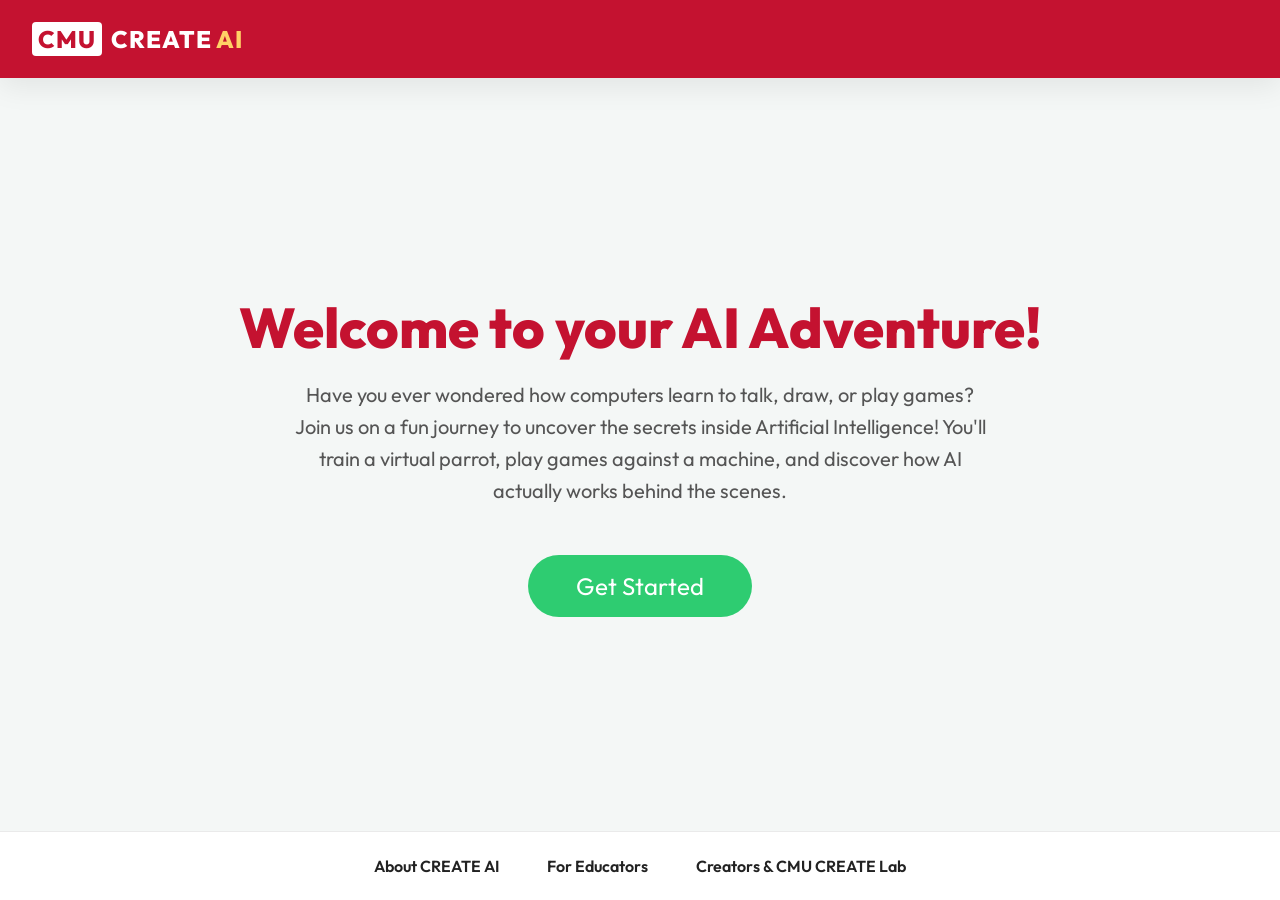
==== index.html @ 3992c71f "Initial commit" ====
<!DOCTYPE html>
<html lang="en">
<head>
    <meta charset="UTF-8">
    <meta name="viewport" content="width=device-width, initial-scale=1.0">
    <title>CMU CREATE AI - Learn AI Concepts</title>
    <link href="https://fonts.googleapis.com/css2?family=Outfit:wght@400;600;800&display=swap" rel="stylesheet">
    <link rel="stylesheet" href="style.css">
</head>
<body>
    <header>
        <a href="index.html" style="text-decoration: none; color: inherit;">
            <div class="logo">
                <span class="cmu">CMU</span> CREATE <span class="ai">AI</span>
            </div>
        </a>
    </header>

    <div class="app-container" style="flex-direction: column; padding: 6rem 2rem; align-items: center; text-align: center; flex: 1; justify-content: center;">
        <h1 style="color: var(--cmu-red); font-size: 3.5rem; margin-bottom: 1rem; font-weight: 800;">Welcome to your AI Adventure!</h1>
        <p style="max-width: 700px; font-size: 1.25rem; color: #555; margin-bottom: 3rem; line-height: 1.6;">
            Have you ever wondered how computers learn to talk, draw, or play games? Join us on a fun journey to uncover the secrets inside Artificial Intelligence! You'll train a virtual parrot, play games against a machine, and discover how AI actually works behind the scenes.
        </p>
        <a href="activities.html" class="btn-primary" style="color: white; font-size: 1.5rem; padding: 1rem 3rem; text-decoration: none; border-radius: 50px; display: inline-block;">Get Started</a>
    </div>

    <footer class="app-footer" style="background: white; padding: 1.5rem 2rem; border-top: 1px solid #EAEAEA; display: flex; justify-content: center; gap: 3rem; font-size: 1rem; margin-top: auto;">
        <a href="about.html" class="footer-link" style="color: var(--cmu-dark); text-decoration: none; font-weight: 600;">About CREATE AI</a>
        <a href="educators.html" class="footer-link" style="color: var(--cmu-dark); text-decoration: none; font-weight: 600;">For Educators</a>
        <a href="creators.html" class="footer-link" style="color: var(--cmu-dark); text-decoration: none; font-weight: 600;">Creators & CMU CREATE Lab</a>
    </footer>
</body>
</html>
---- style.css ----
:root {
    --cmu-red: #C41230;
    --cmu-dark: #222222;
    --bg-color: #F4F7F6;
    --card-bg: #FFFFFF;
    --block-color: #4A90E2;
    --block-color-2: #F39C12;
    --block-color-3: #2ECC71;
    --drop-bg: #EAEAEA;
    --text-main: #333333;
    --font-family: 'Outfit', sans-serif;
    --radius: 12px;
    --shadow: 0 8px 30px rgba(0,0,0,0.08);
}

* {
    box-sizing: border-box;
    margin: 0;
    padding: 0;
}

body {
    font-family: var(--font-family);
    background-color: var(--bg-color);
    color: var(--text-main);
    display: flex;
    flex-direction: column;
    min-height: 100vh;
}

header {
    background-color: var(--cmu-red);
    color: white;
    padding: 1.5rem 2rem;
    display: flex;
    justify-content: space-between;
    align-items: center;
    box-shadow: var(--shadow);
    z-index: 10;
}

.logo {
    font-size: 1.5rem;
    font-weight: 800;
    letter-spacing: 1px;
}

.logo .cmu {
    background: white;
    color: var(--cmu-red);
    padding: 2px 6px;
    border-radius: 4px;
    margin-right: 4px;
}

.logo .ai {
    color: #FFD166;
}

.subtitle {
    font-weight: 600;
    opacity: 0.9;
}

.app-container {
    display: flex;
    flex: 1;
    max-width: 1200px;
    margin: 0 auto;
    width: 100%;
}

.sidebar {
    width: 250px;
    background: white;
    padding: 2rem 1rem;
    border-right: 1px solid #EAEAEA;
    box-shadow: 2px 0 10px rgba(0,0,0,0.02);
}

.sidebar h3 {
    font-size: 1.1rem;
    margin-bottom: 1rem;
    color: var(--cmu-dark);
    padding-left: 15px;
    text-transform: uppercase;
    letter-spacing: 1px;
}

.sidebar ul {
    list-style: none;
}

.sidebar li {
    padding: 12px 15px;
    margin-bottom: 10px;
    border-radius: 8px;
    cursor: pointer;
    font-weight: 600;
    color: #555;
    transition: all 0.2s;
}

.sidebar li:hover {
    background: var(--bg-color);
}

.sidebar li.active {
    background: #FFF0F2;
    color: var(--cmu-red);
    border-left: 4px solid var(--cmu-red);
}

main {
    flex: 1;
    padding: 2rem;
}

.lesson-view.hidden {
    display: none;
}

.lesson-intro {
    text-align: center;
    margin-bottom: 2rem;
}

.lesson-intro h2 {
    font-size: 2rem;
    color: var(--cmu-dark);
    margin-bottom: 0.5rem;
}

.lesson-intro p {
    font-size: 1.1rem;
    color: #555;
    max-width: 600px;
    margin: 0 auto;
}

.workspace {
    display: flex;
    flex-direction: column;
    gap: 2rem;
}

.sentence-area, .prediction-area {
    background: var(--card-bg);
    padding: 2rem;
    border-radius: var(--radius);
    box-shadow: var(--shadow);
}

h3 {
    margin-bottom: 1rem;
    color: var(--cmu-red);
    font-size: 1.2rem;
}

.sentence-track {
    display: flex;
    flex-wrap: wrap;
    gap: 10px;
    min-height: 80px;
    align-items: center;
    background: var(--bg-color);
    padding: 1rem;
    border-radius: var(--radius);
    border: 2px dashed #CCC;
}

.word-block {
    padding: 12px 20px;
    border-radius: 8px;
    font-weight: 600;
    font-size: 1.2rem;
    color: white;
    box-shadow: 0 4px 6px rgba(0,0,0,0.1);
    transition: transform 0.2s, box-shadow 0.2s;
    user-select: none;
}

.word-block.fixed {
    background-color: var(--cmu-dark);
}

.word-block.draggable {
    cursor: grab;
    background-color: var(--block-color);
    position: relative;
}
.word-block.draggable:nth-child(2n) { background-color: var(--block-color-2); }
.word-block.draggable:nth-child(3n) { background-color: var(--block-color-3); }

.word-block.draggable:active {
    cursor: grabbing;
    transform: scale(1.05);
    box-shadow: 0 8px 15px rgba(0,0,0,0.2);
}

.prob-badge {
    position: absolute;
    top: -10px;
    right: -10px;
    background: var(--cmu-red);
    color: white;
    font-size: 0.75rem;
    padding: 2px 6px;
    border-radius: 10px;
    font-weight: 800;
    box-shadow: 0 2px 4px rgba(0,0,0,0.2);
}

.drop-zone {
    padding: 12px 20px;
    border-radius: 8px;
    font-weight: 600;
    font-size: 1.2rem;
    color: #888;
    background-color: var(--drop-bg);
    border: 2px dashed #AAA;
    min-width: 150px;
    text-align: center;
    transition: all 0.3s;
}

.drop-zone.active {
    border-color: var(--cmu-red);
    background-color: #FFF0F2;
    color: var(--cmu-red);
}

.drop-zone.hover {
    background-color: #FFE0E5;
    transform: scale(1.05);
}

.word-palette {
    display: flex;
    gap: 15px;
    flex-wrap: wrap;
    min-height: 60px;
}

/* Image Comparison Styles */
.image-comparison {
    display: flex;
    gap: 2rem;
    justify-content: center;
    margin-top: 2rem;
}

.image-card {
    background: white;
    padding: 1rem;
    border-radius: var(--radius);
    box-shadow: var(--shadow);
    text-align: center;
    transition: transform 0.2s;
    width: 45%;
}

.image-card:hover {
    transform: translateY(-5px);
}

.image-card img {
    width: 100%;
    height: auto;
    border-radius: 8px;
    margin-bottom: 1rem;
    object-fit: cover;
    aspect-ratio: 1/1;
    border: 1px solid #EAEAEA;
}

.image-card .btn-select {
    width: 100%;
    background: var(--block-color);
}
.image-card .btn-select:hover {
    background: #357ABD;
}

.hidden {
    display: none !important;
}

.overlay {
    position: fixed;
    top: 0; left: 0; width: 100%; height: 100%;
    background: rgba(0,0,0,0.6);
    backdrop-filter: blur(4px);
    display: flex;
    justify-content: center;
    align-items: center;
    z-index: 100;
    opacity: 0;
    animation: fadeIn 0.4s forwards;
}

@keyframes fadeIn {
    to { opacity: 1; }
}

.modal {
    background: white;
    padding: 3rem;
    border-radius: 20px;
    max-width: 500px;
    text-align: center;
    box-shadow: 0 20px 40px rgba(0,0,0,0.2);
    transform: translateY(20px);
    animation: slideUp 0.4s forwards;
}

@keyframes slideUp {
    to { transform: translateY(0); }
}

.lesson-intro h2 {
    color: var(--cmu-red);
    margin-top: 0;
}

.splash-screen {
    display: flex;
    flex-direction: column;
    align-items: center;
    justify-content: center;
    text-align: center;
    height: 100%;
    min-height: 400px;
}

.splash-screen .lesson-intro {
    max-width: 600px;
    margin-bottom: 2rem;
}

.btn-start-lesson {
    font-size: 1.2rem;
    padding: 1rem 2rem;
    border-radius: 30px;
    box-shadow: 0 4px 15px rgba(160, 15, 37, 0.3);
}

.btn-start-lesson:hover {
    transform: translateY(-3px);
    box-shadow: 0 6px 20px rgba(160, 15, 37, 0.4);
}

.user-prompt {
    background-color: var(--block-color-2);
    color: white;
    padding: 1rem 1.5rem;
    border-radius: var(--radius);
    margin-bottom: 2rem;
    font-size: 1.2rem;
    box-shadow: 0 4px 6px rgba(0,0,0,0.1);
}

.modal h2 {
    color: var(--cmu-red);
    font-size: 2.5rem;
    margin-bottom: 1rem;
}

.final-sentence {
    font-size: 1.5rem;
    font-weight: 800;
    color: var(--cmu-dark);
    margin-bottom: 1.5rem;
    background: #F4F7F6;
    padding: 1rem;
    border-radius: 10px;
    border-left: 5px solid var(--block-color-2);
}

.modal p {
    font-size: 1.1rem;
    line-height: 1.6;
    margin-bottom: 2rem;
}

button {
    background: var(--cmu-red);
    color: white;
    border: none;
    padding: 12px 30px;
    font-size: 1.2rem;
    font-weight: 600;
    border-radius: 30px;
    cursor: pointer;
    transition: transform 0.2s, background 0.2s;
    font-family: var(--font-family);
}

button:hover {
    background: #A00F25;
    transform: translateY(-2px);
}

/* Lesson 3: Tic-Tac-Toe Styles */
.tictactoe-container {
    display: flex;
    flex-direction: column;
    gap: 3rem;
    align-items: center;
    justify-content: center;
    margin-top: 2rem;
}

.system-prompt-container {
    background: #f8f9fa;
    padding: 1.5rem;
    border-radius: 12px;
    border: 2px solid var(--border-color);
    width: 100%;
    max-width: 600px;
    display: flex;
    flex-direction: column;
    gap: 0.5rem;
}

.prompt-input-group {
    display: flex;
    gap: 0.5rem;
}

.prompt-input-group select {
    flex: 1;
    padding: 0.75rem;
    border: 2px solid var(--border-color);
    border-radius: 8px;
    font-size: 1rem;
    font-family: inherit;
    background-color: white;
    cursor: pointer;
}

.game-board-area {
    background: white;
    padding: 2rem;
    border-radius: var(--radius);
    box-shadow: var(--shadow);
    display: flex;
    flex-direction: column;
    align-items: center;
    gap: 1rem;
}

.ttt-grid {
    display: grid;
    grid-template-columns: repeat(3, 100px);
    grid-template-rows: repeat(3, 100px);
    gap: 5px;
    background: var(--cmu-dark);
    border: 5px solid var(--cmu-dark);
    border-radius: 8px;
}

.ttt-cell {
    background: white;
    display: flex;
    justify-content: center;
    align-items: center;
    font-size: 3rem;
    font-weight: 800;
    cursor: pointer;
    transition: background 0.2s;
    user-select: none;
}

.ttt-cell:hover {
    background: #F4F7F6;
}

.ttt-cell.preview {
    background: #FFF0F2;
    color: rgba(196, 18, 48, 0.5);
}

.ttt-cell.x {
    color: var(--cmu-red);
}

.ttt-cell.o {
    color: var(--block-color);
}

.ai-helper-area {
    background: white;
    padding: 2rem;
    border-radius: var(--radius);
    box-shadow: var(--shadow);
    width: 300px;
    display: flex;
    flex-direction: column;
    align-items: center;
    text-align: center;
}

.helper-avatar {
    font-size: 4rem;
    margin-bottom: 1rem;
}

.helper-bubble {
    background: var(--bg-color);
    padding: 1rem;
    border-radius: 12px;
    position: relative;
    margin-bottom: 1.5rem;
    font-weight: 600;
    color: var(--cmu-dark);
}

.helper-bubble::after {
    content: '';
    position: absolute;
    top: -10px;
    left: 50%;
    transform: translateX(-50%);
    border-width: 0 10px 10px 10px;
    border-style: solid;
    border-color: transparent transparent var(--bg-color) transparent;
}

.btn-secondary {
    background: var(--block-color-2);
}
.btn-secondary:hover {
    background: #E67E22;
}

.btn-secondary:disabled {
    background: #CCC;
    cursor: not-allowed;
    transform: none;
}

.btn-primary {
    background: var(--block-color-3);
}
.btn-primary:hover {
    background: #27AE60;
}

/* Lesson 4: The Rigid Rulebook Styles */
.rulebook-container {
    display: flex;
    gap: 3rem;
    align-items: center;
    justify-content: center;
    margin-top: 2rem;
}

.image-area img {
    max-width: 400px;
    border-radius: var(--radius);
    box-shadow: var(--shadow);
}

.logic-area {
    background: white;
    padding: 1.5rem;
    border-radius: var(--radius);
    box-shadow: var(--shadow);
    width: 400px;
    display: flex;
    flex-direction: column;
}

.static-tree {
    display: flex;
    flex-direction: column;
    gap: 0.8rem;
    font-size: 0.95rem;
}

.tree-row {
    display: flex;
    justify-content: center;
    gap: 1rem;
    align-items: center;
}

.tree-node {
    background: var(--bg-color);
    padding: 0.8rem 1rem;
    border-radius: 8px;
    font-weight: bold;
    text-align: center;
    border: 2px solid transparent;
    transition: all 0.3s ease;
}

.tree-node.q-node {
    background: var(--cmu-dark);
    color: white;
    width: 80%;
}

.tree-node.result-node {
    background: #EAEAEA;
    color: #888;
    width: 100px;
    font-size: 0.85rem;
}

.tree-node.result-node.final {
    width: 120px;
    font-size: 1rem;
}

.tree-node.active-result {
    background: #FFF0F2;
    color: var(--cmu-red);
    border-color: var(--cmu-red);
    transform: scale(1.05);
}

.tree-node.active-result-correct {
    background: #E8F8F5;
    color: var(--block-color-3);
    border-color: var(--block-color-3);
    transform: scale(1.05);
}

.tree-btn {
    padding: 0.5rem 1rem;
    border: 2px solid var(--block-color);
    background: white;
    color: var(--block-color);
    font-weight: bold;
    border-radius: 20px;
    cursor: pointer;
    transition: all 0.2s;
    flex: 1;
}

.tree-btn:hover:not(:disabled) {
    background: #EAF2F8;
}

.tree-btn.selected {
    background: var(--block-color);
    color: white;
}

.tree-btn.wrong {
    background: var(--cmu-red);
    color: white;
    border-color: var(--cmu-red);
}

.tree-btn:disabled {
    opacity: 0.4;
    cursor: not-allowed;
}

.dimmed {
    opacity: 0.3;
}

/* Lesson 5: The Parrot Trainer Styles */
.turn-counter {
    margin-top: 1rem;
    font-size: 1.1rem;
    font-weight: bold;
    color: var(--cmu-dark);
    background: white;
    display: inline-block;
    padding: 0.5rem 1rem;
    border-radius: 20px;
    box-shadow: 0 2px 5px rgba(0,0,0,0.1);
}

.sentence-progress {
    display: flex;
    justify-content: center;
    gap: 1rem;
    margin: 2rem 0 1rem 0;
}

.word-box {
    background: white;
    border: 2px dashed #CCC;
    padding: 0.8rem 1.5rem;
    border-radius: 8px;
    font-weight: bold;
    font-size: 1.2rem;
    color: #999;
    min-width: 80px;
    text-align: center;
    transition: all 0.3s;
}

.word-box.locked {
    background: #E8F8F5;
    border: 2px solid var(--block-color-3);
    color: var(--block-color-3);
}

.word-box.active {
    border: 2px solid var(--cmu-red);
    color: var(--cmu-red);
    animation: pulseBorder 1.5s infinite;
}

@keyframes pulseBorder {
    0% { box-shadow: 0 0 0 0 rgba(160, 15, 37, 0.4); }
    70% { box-shadow: 0 0 0 10px rgba(160, 15, 37, 0); }
    100% { box-shadow: 0 0 0 0 rgba(160, 15, 37, 0); }
}

.parrot-container {
    display: flex;
    gap: 3rem;
    align-items: center;
    justify-content: center;
    margin-top: 2rem;
}

.parrot-visuals {
    display: flex;
    flex-direction: column;
    align-items: center;
    position: relative;
    width: 350px;
}

#parrot-image {
    max-width: 250px;
    margin-bottom: 1.5rem;
}

.speech-bubble {
    position: relative;
    background: white;
    border-radius: 20px;
    padding: 1rem 1.5rem;
    font-size: 1.2rem;
    font-weight: bold;
    color: var(--cmu-dark);
    margin-bottom: 20px;
    box-shadow: 0 4px 10px rgba(0,0,0,0.1);
    text-align: center;
    transition: transform 0.15s ease-out;
}

.speech-bubble::after {
    content: '';
    position: absolute;
    bottom: -10px;
    left: 50%;
    transform: translateX(-50%);
    border-width: 10px 10px 0;
    border-style: solid;
    border-color: white transparent transparent transparent;
    display: block;
    width: 0;
}

.parrot-buttons {
    display: flex;
    gap: 1rem;
    width: 100%;
}

.btn-reward, .btn-ignore {
    flex: 1;
    padding: 10px;
    font-weight: bold;
    border-radius: 8px;
    border: none;
    cursor: pointer;
    transition: transform 0.2s, background 0.2s;
    font-size: 1rem;
}

.btn-reward {
    background: #27AE60;
    color: white;
}

.btn-reward:hover {
    background: #219653;
    transform: translateY(-2px);
}

.btn-ignore {
    background: #E0E0E0;
    color: #333;
}

.btn-ignore:hover {
    background: #BDBDBD;
    transform: translateY(-2px);
}

.btn-reward:disabled, .btn-ignore:disabled {
    opacity: 0.5;
    cursor: not-allowed;
    transform: none;
}

.parrot-stats {
    background: white;
    padding: 2rem;
    border-radius: var(--radius);
    box-shadow: var(--shadow);
    width: 450px;
}

.parrot-stats h3 {
    margin-top: 0;
    margin-bottom: 1.5rem;
    color: var(--cmu-dark);
    font-size: 1.2rem;
    text-align: center;
}

.prob-row {
    margin-bottom: 1.2rem;
    display: flex;
    align-items: center;
    gap: 1rem;
}

.prob-label {
    width: 160px;
    font-size: 0.9rem;
    font-weight: bold;
    color: #555;
    text-align: right;
}

.prob-bar-bg {
    flex: 1;
    height: 12px;
    background: #EAEAEA;
    border-radius: 6px;
    position: relative;
}

.prob-threshold-marker {
    position: absolute;
    left: 85%;
    top: -4px;
    bottom: -4px;
    width: 2px;
    background-color: var(--cmu-red);
    z-index: 10;
}

.prob-bar-fill {
    height: 100%;
    border-radius: 6px;
    transition: width 0.3s ease-out;
}

.prob-val {
    width: 45px;
    text-align: right;
    font-weight: bold;
    font-size: 0.9rem;
}
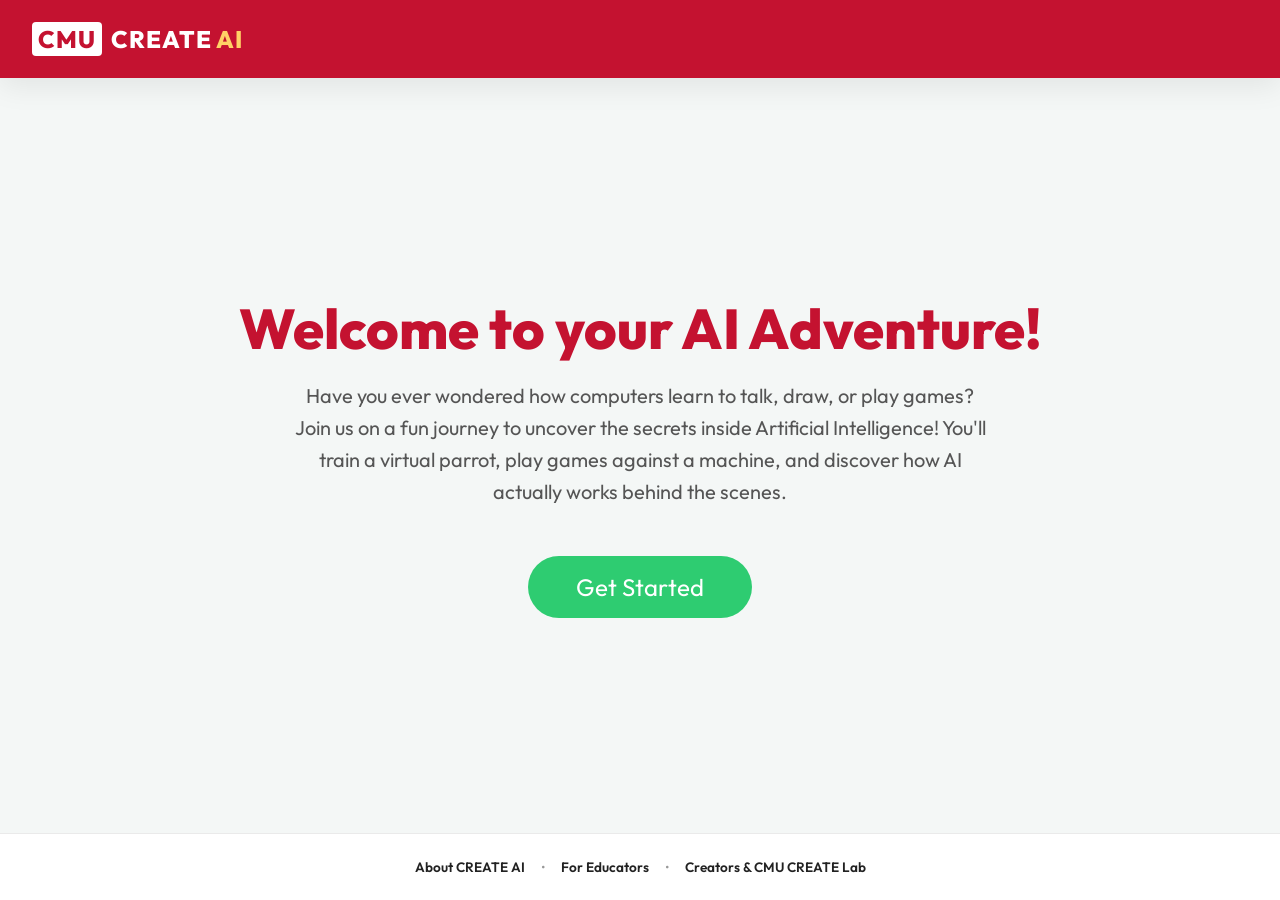
==== commit 35483c95: "Refine mobile layout and footer styling" ====
--- a/index.html
+++ b/index.html
@@ -24,10 +24,12 @@
         <a href="activities.html" class="btn-primary" style="color: white; font-size: 1.5rem; padding: 1rem 3rem; text-decoration: none; border-radius: 50px; display: inline-block;">Get Started</a>
     </div>
 
-    <footer class="app-footer" style="background: white; padding: 1.5rem 2rem; border-top: 1px solid #EAEAEA; display: flex; justify-content: center; gap: 3rem; font-size: 1rem; margin-top: auto;">
-        <a href="about.html" class="footer-link" style="color: var(--cmu-dark); text-decoration: none; font-weight: 600;">About CREATE AI</a>
-        <a href="educators.html" class="footer-link" style="color: var(--cmu-dark); text-decoration: none; font-weight: 600;">For Educators</a>
-        <a href="creators.html" class="footer-link" style="color: var(--cmu-dark); text-decoration: none; font-weight: 600;">Creators & CMU CREATE Lab</a>
+    <footer class="app-footer">
+        <a href="about.html" class="footer-link">About CREATE AI</a>
+        <span class="footer-dot">•</span>
+        <a href="educators.html" class="footer-link">For Educators</a>
+        <span class="footer-dot">•</span>
+        <a href="creators.html" class="footer-link">Creators & CMU CREATE Lab</a>
     </footer>
 </body>
 </html>
--- a/style.css
+++ b/style.css
@@ -867,3 +867,183 @@
     font-weight: bold;
     font-size: 0.9rem;
 }
+
+.app-footer {
+    background: white;
+    padding: 1.5rem 2rem;
+    border-top: 1px solid #EAEAEA;
+    display: flex;
+    justify-content: center;
+    gap: 1rem;
+    font-size: 0.85rem;
+    margin-top: auto;
+    white-space: nowrap;
+}
+
+.footer-link {
+    color: var(--cmu-dark);
+    text-decoration: none;
+    font-weight: 600;
+}
+
+.footer-link:hover {
+    text-decoration: underline;
+}
+
+.footer-dot {
+    color: #999;
+}
+
+.lesson-header-container {
+    display: flex; 
+    justify-content: space-between; 
+    align-items: center; 
+    margin-top: 2rem; 
+    margin-bottom: 1rem; 
+    padding: 0 1rem;
+    gap: 1rem;
+}
+
+.lesson-page-title {
+    margin: 0; 
+    color: var(--cmu-dark);
+}
+
+/* --- Mobile Responsive Styles --- */
+
+.mobile-nav {
+    display: none;
+    width: 90%;
+    margin: 1.5rem auto 0 auto;
+    padding: 12px 16px;
+    font-size: 1.1rem;
+    font-weight: 600;
+    color: var(--cmu-dark);
+    font-family: var(--font-family);
+    border-radius: var(--radius);
+    border: 2px solid var(--block-color);
+    background-color: var(--card-bg);
+    box-shadow: var(--shadow);
+    appearance: none;
+    background-image: url('data:image/svg+xml;charset=US-ASCII,<svg width="12" height="12" viewBox="0 0 12 12" xmlns="http://www.w3.org/2000/svg"><path d="M1 4l5 5 5-5" stroke="%23333" stroke-width="2" fill="none" fill-rule="evenodd" stroke-linecap="round" stroke-linejoin="round"/></svg>');
+    background-repeat: no-repeat;
+    background-position: right 1rem center;
+    cursor: pointer;
+}
+
+@media (max-width: 768px) {
+    html {
+        font-size: 14px;
+    }
+
+    .sidebar {
+        display: none !important;
+    }
+    
+    .app-footer {
+        gap: 2vw;
+        padding: 1rem 0.5rem;
+        font-size: clamp(8px, 2.5vw, 0.85rem);
+    }
+    
+    .mobile-nav {
+        display: block;
+    }
+    
+    .app-container {
+        flex-direction: column;
+    }
+
+    header {
+        flex-direction: column;
+        gap: 1rem;
+        padding: 1rem;
+        text-align: center;
+    }
+
+    header button, .btn-secondary {
+        margin: 0 auto;
+        font-size: 0.9rem;
+        padding: 8px 16px;
+    }
+
+    .main-content {
+        padding: 1rem;
+    }
+
+    .lesson-header-container {
+        flex-direction: column;
+        justify-content: center;
+        text-align: center;
+        gap: 1.5rem;
+    }
+
+    h1, h2 {
+        font-size: 1.5rem;
+    }
+    
+    h3 {
+        font-size: 1.2rem;
+    }
+
+    /* Lesson 1 */
+    .word-block {
+        padding: 8px 12px;
+        font-size: 0.9rem;
+    }
+
+    /* Lesson 2 */
+    .l2-container {
+        flex-direction: column;
+    }
+
+    /* Lesson 4 */
+    .rulebook-container {
+        flex-direction: column;
+    }
+
+    .logic-area {
+        width: 100%;
+        padding: 1rem;
+    }
+
+    .image-area img {
+        max-width: 100%;
+    }
+
+    /* Lesson 5 */
+    #content-5 {
+        flex-direction: column;
+        gap: 1rem;
+    }
+    
+    .parrot-stats {
+        width: 100%;
+        padding: 1rem;
+    }
+
+    .prob-row {
+        gap: 0.5rem;
+    }
+
+    .prob-label {
+        width: 80px;
+        font-size: 0.8rem;
+    }
+    
+    .prob-val {
+        width: 35px;
+        font-size: 0.8rem;
+    }
+
+    /* Modals */
+    .modal {
+        width: 90%;
+        padding: 1.5rem;
+    }
+
+    .learn-more-modal {
+        width: 95%;
+        padding: 1.5rem;
+    }
+}
